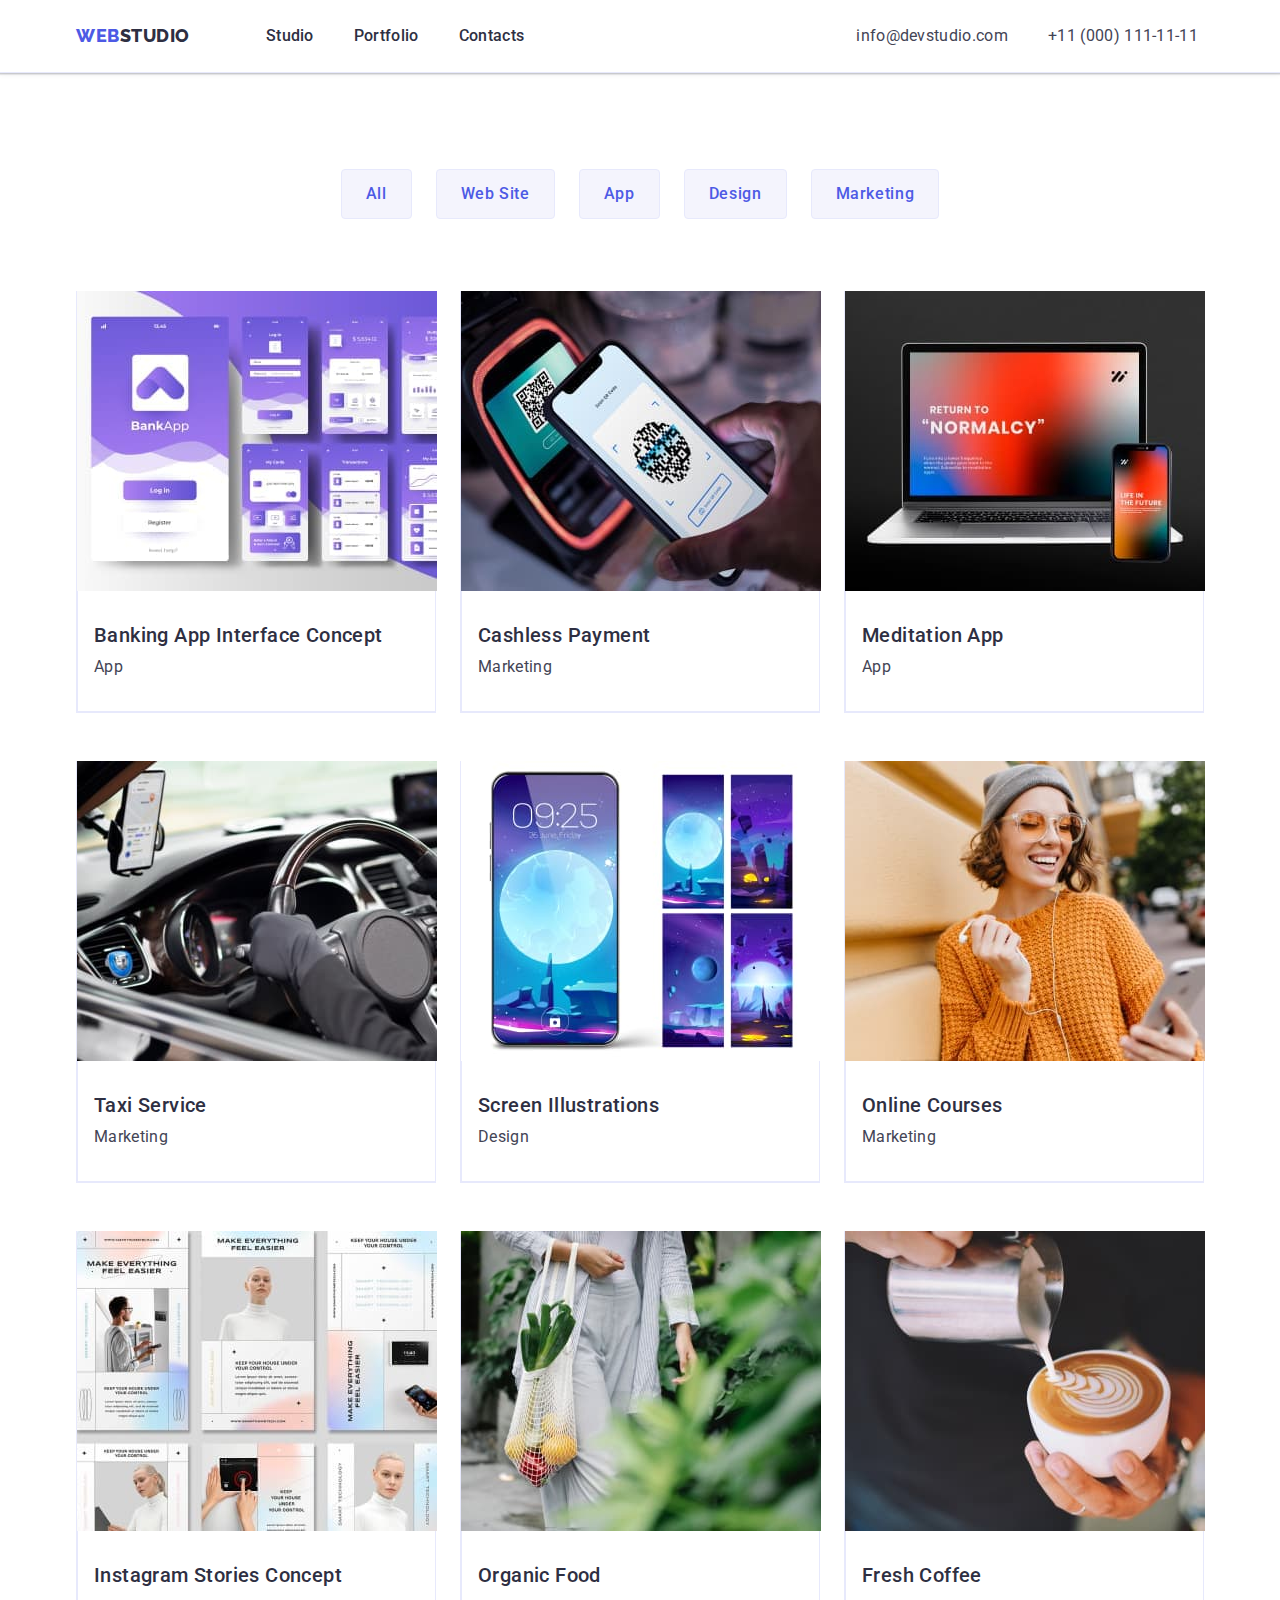
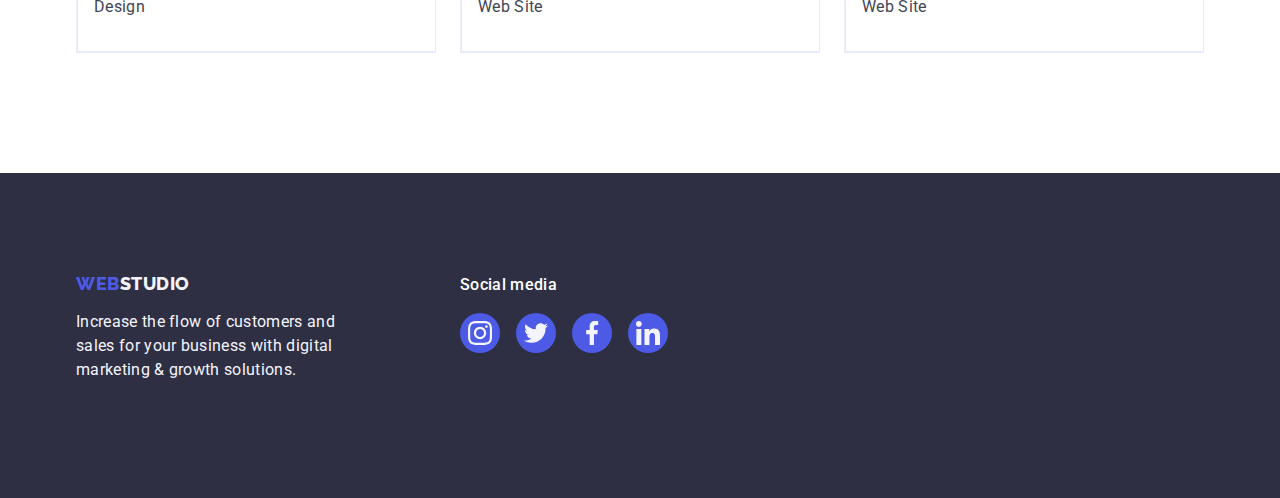
==== portfolio.html @ 250df352 "Initial commit" ====
<!DOCTYPE html>
<html lang="en">
<head>
    <meta charset="UTF-8">
    <meta http-equiv="X-UA-Compatible" content="IE=edge">
    <meta name="viewport" content="width=device-width, initial-scale=1.0">
    <title>Portfolio</title>
    <link rel="preconnect" href="https://fonts.googleapis.com">
    <link rel="preconnect" href="https://fonts.gstatic.com" crossorigin>
    <link href="https://fonts.googleapis.com/css2?family=Raleway:wght@800&family=Roboto:wght@400;500;700;900&display=swap"
        rel="stylesheet">
    <link rel="stylesheet" href="https://cdnjs.cloudflare.com/ajax/libs/modern-normalize/1.1.0/modern-normalize.min.css">
    <link rel="stylesheet" href="./css/styles.css">
</head>
<body>
    <!--Header-->
    <header class="page-header">
    <div class="container page-header-container">
        <nav class="page-nav">
            <a href="./index.html" class="logo link">Web<span class="logo-studio-header link">Studio</span></a>
            <ul class="menu list">
                <li class="menu-item"><a class="menu-item-link link" href="./index.html">Studio</a></li>
                <li class="menu-item"><a class="menu-item-link link" href="./portfolio.html">Portfolio</a></li>
                <li class="menu-item"><a class="menu-item-link link" href="">Contacts</a></li>
            </ul>
        </nav>
        <address class="contacts">
        <ul class="contacts-list list">
            <li class="menu-item"><a class="contacts-item-link link" href="mailto:info@devstudio.com">info@devstudio.com</a></li>
            <li class="menu-item"><a class="contacts-item-link link" href="tel:+110001111111">+11 (000) 111-11-11</a></li>
        </ul>
        </address>
    </div>
    </header>
    <!--Main menu-->
    <main>
    <section class="main-section">
        <div class="container">
        <h1 hidden>Filter Buttons</h1>
        <ul class="filter-btn-list list">
            <li class="filter-btn-item">
                <button class="filter-btn button" type="button">All</button>
            </li>
            <li class="filter-btn-item">
                <button class="filter-btn button" type="button">Web Site</button>
            </li>
            <li class="filter-btn-item">
                <button class="filter-btn button" type="button">App</button>
            </li>
            <li class="filter-btn-item">
                <button class="filter-btn button" type="button">Design</button>
            </li>
            <li class="filter-btn-item">
                <button class="filter-btn button" type="button">Marketing</button>
            </li>
        </ul>
        
        <ul class="portfolio-list list">
            <li class="portfolio-item"> 
                <a class="portfolio-links link" href=""><img src="./images/portfolio/img1.jpg" 
                    alt="Project Card Banking App" 
                    width="360" height="300"/>
                <div class="portfolio-product-item">
                <h2 class="portfolio-title">Banking App Interface Concept</h2>
                <p class="portfolio-desc">App</p>
                </div>
                </a>
            </li>
            <li class="portfolio-item">
                <a class="portfolio-links link" href=""><img src="./images/portfolio/img2.jpg" 
                    alt="Project Card Cashless Payment" 
                    width="360" height="300"/>
                <div class="portfolio-product-item">
                <h2 class="portfolio-title">Cashless Payment</h2>
                <p class="portfolio-desc">Marketing</p>
                </div>
                </a>
            </li>
            <li class="portfolio-item">
                <a class="portfolio-links link" href=""><img src="./images/portfolio/img3.jpg" 
                        alt="Project Card Meditation App" 
                        width="360" height="300"/>
                <div class="portfolio-product-item">
                <h2 class="portfolio-title">Meditation App</h2>
                <p class="portfolio-desc">App</p>
                </div>
                </a>
            </li>
            <li class="portfolio-item">
                <a class="portfolio-links link" href=""><img src="./images/portfolio/img4.jpg" 
                        alt="Project Card Taxi Service"
                        width="360" height="300"/>
                <div class="portfolio-product-item">
                <h2 class="portfolio-title">Taxi Service</h2>
                <p class="portfolio-desc">Marketing</p>
                </div>
                </a>
            </li>
            <li class="portfolio-item">
                <a class="portfolio-links link" href=""><img src="./images/portfolio/img5.jpg" 
                        alt="Project Card Screen Illustrations"
                        width="360" height="300"/>
                <div class="portfolio-product-item">
                <h2 class="portfolio-title">Screen Illustrations</h2>
                <p class="portfolio-desc">Design</p>
                </div>
                </a>
            </li>
            <li class="portfolio-item">
                <a class="portfolio-links link" href=""><img src="./images/portfolio/img6.jpg"
                        alt="Project Card Online Courses" 
                        width="360" height="300"/>
                <div class="portfolio-product-item">
                <h2 class="portfolio-title">Online Courses</h2>
                <p class="portfolio-desc">Marketing</p>
                </div>
                </a>
            </li>
            <li class="portfolio-item">
                <a class="portfolio-links link" href=""><img src="./images/portfolio/img7.jpg"
                        alt="Project Card Instagram Stories Concept" 
                        width="360" height="300"/>
                <div class="portfolio-product-item">
                <h2 class="portfolio-title">Instagram Stories Concept</h2>
                <p class="portfolio-desc">Design</p>
                </div>
                </a>
            </li>
            <li class="portfolio-item">
                <a class="portfolio-links link" href=""><img src="./images/portfolio/img8.jpg"
                        alt="Project Card Organic Food" 
                        width="360" height="300"/>
                <div class="portfolio-product-item">
                <h2 class="portfolio-title">Organic Food</h2>
                <p class="portfolio-desc">Web Site</p>
                </div>
                </a>
            </li>
            <li class="portfolio-item">
                <a class="portfolio-links link" href=""><img src="./images/portfolio/img9.jpg"
                        alt="Project Card Fresh Coffee" 
                        width="360" height="300"/>
                <div class="portfolio-product-item">
                <h2 class="portfolio-title">Fresh Coffee</h2>
                <p class="portfolio-desc">Web Site</p>
                </div>
                </a>
            </li>
        </ul>
        </div>
    </section>
    </main>
    <!--Footer-->
    <footer class="footer-content">
        <div class="footer-wrapper container">
            <div class="footer-left-side">
                <a href="/index.html" class="logo link logo-footer">Web<span
                        class="logo-studio-footer link">Studio</span></a>
                <p class="footer-text">Increase the flow of customers and sales for your business with digital marketing &
                    growth solutions.</p>
            </div>
            <div class="footer-right-side">
                <p class="footer-right-side-title">Social media</p>
                <ul class="social-list-footer list">
                    <li class="social-list-footer-item">
                        <a class="social-list-footer-link" href="">
                            <svg class="social-list-footer-icon" width="24" height="24">
                                <use href="./images/icons.svg#icon-instagram"></use>
                            </svg>
                        </a>
                    </li>
                    <li class="social-list-footer-item">
                        <a class="social-list-footer-link" href="">
                            <svg class="social-list-footer-icon" width="24" height="24">
                                <use href="./images/icons.svg#icon-twitter"></use>
                            </svg>
                        </a>
                    </li>
                    <li class="social-list-footer-item">
                        <a class="social-list-footer-link" href="">
                            <svg class="social-list-footer-icon" width="24" height="24">
                                <use href="./images/icons.svg#icon-facebook"></use>
                            </svg>
                        </a>
                    </li>
                    <li class="social-list-footer-item">
                        <a class="social-list-footer-link" href="">
                            <svg class="social-list-footer-icon" width="24" height="24">
                                <use href="./images/icons.svg#icon-linkedin"></use>
                            </svg>
                        </a>
                    </li>
                </ul>
            </div>
        </div>
    </footer>
</body>
</html>
---- css/styles.css ----
body {
    font-family:'Roboto', sans-serif;
    color: #434455;
    background-color: var(--white-bg);
}

.container {
    width: 1158px;
    margin-left: auto;
    margin-right: auto;
    padding-left: 15px;
    padding-right: 15px;
}

.list {
    list-style: none;
}

.list-item

.link, .logo {
    text-decoration: none;
}

h1,h2,h3,p,ul {
    margin-top: 0;
    margin-bottom: 0;
}

ul {
    padding-left: 0;
}

img {
    display: block;
}

:root {
    --dark-bg: #2E2F42;
    --light-bg: #F4F4FD;
    --white-bg: #FFFFFF;
    --primary-brand-color: #4D5AE5;
    --pressed-btn: #404BBF;
    --title-color: #2E2F42;
    --text-color: #434455;
    --filter-btn: #e7e9fc;
    --icon-logo: #8e8f99;
    --text-white:#FFFFFF;
}

/*Header*/
.page-header {
    border-bottom: 1px solid #e7e9fc;
    box-shadow: 0px 2px 1px rgba(46, 47, 66, 0.08), 0px 1px 1px rgba(46, 47, 66, 0.16), 0px 1px 6px rgba(46, 47, 66, 0.08);
}

.page-header-container {
    display: flex;
}

.page-nav {
    display: flex;
    align-items: center;   
}

.menu {
    display: flex;
    list-style: none;
}

.menu-item {
    display: flex;
    align-items: center;
}

.menu>.menu-item:not(:last-child) {
    margin-right: 40px;
}

.logo {
    font-family: 'Raleway', sans-serif;  
    font-weight: 800;
    font-size: 18px;
    line-height: 1.17;
    letter-spacing: 0.03em;
    text-transform: uppercase;
    color: var(--primary-brand-color);
    margin-right: 76px;
}

.logo-studio-header {
    color: #2E2F42;}

.logo-studio-footer {
    color: #F4F4FD;

}

.link {
    text-decoration: none;
}

.menu-item-link {
    font-weight: 500;
    font-size: 16px;
    line-height: 1.5;
    letter-spacing: 0.02em;
    color: var(--title-color);
    display: block;
    padding-top: 24px;
    padding-bottom: 24px;
}

.menu-item-link:hover,
.menu-item-link:focus {
    color: var(--pressed-btn);
}

.contacts {
font-style: normal;
margin-left: 332px;
display: flex;
align-items: center;
}

.contacts-list {
display: flex;
gap: 40px;
}

.contacts-item-link:hover,
.contacts-item-link:focus {
    color: var(--pressed-btn);
}

.contacts-item-link {
    font-size: 16px;
    line-height: 1.5;
    text-decoration: none;
    letter-spacing: 0.02em;
    color: var(--text-color);
}


/*Hero*/
.hero {
    background: var(--dark-bg);
    padding-top: 188px;
    padding-bottom: 188px;
        background-image: linear-gradient(rgba(46, 47, 66, 0.7), rgba(46, 47, 66, 0.7)), url(../images/people-office.jpg);
        background-position: center;
        background-size: cover;
        background-repeat: no-repeat;
        max-width: 1440px;
        margin: 0 auto;
}

.title-hero {
    font-size: 56px;
    line-height: 1.07;
    text-align: center;
    letter-spacing: 0.02em;
    color: #FFFFFF;
    margin-top: 0;
    margin-bottom: 48px;
    max-width: 496px;
    margin-left: auto;
    margin-right: auto;
}

.container-hero {
    margin-left: auto;
    margin-right: auto;
}

.button {
    cursor: pointer;
    background: var(--light-bg);
}

.modal-btn {
    font-family: inherit;
    font-weight: 500;
    font-size: 16px;
    line-height: 1.5;
    letter-spacing: 0.04em;
    color:#FFFFFF;
    background: var(--primary-brand-color);
    display: block;
    box-shadow: 0px 4px 4px rgba(0, 0, 0, 0.15);
    border-color: #4D5AE5;
    border-radius: 4px;
    padding: 16px 32px;
    min-width: 169px;
    height: 56px;
    margin-left: auto;
    margin-right: auto;
    border: none;
    cursor: pointer;
}

.modal-btn:hover,
.modal-btn:focus {
    background: var(--pressed-btn);
    cursor: pointer;
}


/*Section two*/
.strategy {
    padding-top: 120px;
    padding-bottom: 120px;
}

/*h2*/
.strategy-hidden {
    margin-top: 0;
}

/*ul*/
.strategy-list {
    display: flex;
    gap: 24px;
}

/*li*/
.strategy-list-link {
    max-height: 104px;
    width: calc((100%-72px)/4);
}

.icon-wrapper {
    display: flex;
    align-items: center;
    justify-content: center;
    height: 112px;
    background-color: var(--light-bg);
    border-radius: 4px;
    margin-bottom: 8px;
    padding-top: 24;
    padding-bottom: 24;
}

/*h3*/
.title-strategy {
    font-weight: 500;
    font-size: 20px;
    line-height: 1.2;
    letter-spacing: 0.02em;
    color: var(--title-color);
    margin-bottom: 8px;
}

/*p*/
.text-strategy {
    font-size: 16px;
    line-height: 1.5;
    letter-spacing: 0.02em;
    color: var(--text-color);
}

/*Section three and four*/

/*section three*/
.service {
    padding-bottom: 120px;
    padding-top: 120px;
}

/*h2*/
.title-service, .title-team {
    font-size: 36px;
    line-height: 1.11;
    text-align: center;
    letter-spacing: 0.02em;
    text-transform: capitalize;
    color: var(--title-color);
    margin-bottom: 72px;
}

/*ul*/
.service-list, .team-list {
    display: flex;
    gap: 24px;
}

/*li*/
.service-list-item {
    font-size: 16px;
    line-height: 1.5;
    letter-spacing: 0.02em;
    color: var(--text-color);
}

/*Section four*/
.team {
    background-color: var(--light-bg);
    padding-top: 120px;
    padding-bottom: 120px;
}

/*h2*/
.title-team {
    font-size: 36px;
    line-height: 1.11;
    text-align: center;
    letter-spacing: 0.02em;
    text-transform: capitalize;
    color: var(--title-color);
}

/*ul*/
.team-list {
    display: flex;
    gap: 24px;
}

/*li*/
.team-list-item {
    background-color: var(--white-bg);
    box-shadow: 0px 1px 6px rgba(46, 47, 66, 0.08), 0px 1px 1px rgba(46, 47, 66, 0.16), 0px 2px 1px rgba(46, 47, 66, 0.08);
    border-radius: 0px 0px 4px 4px;
}

.container-card {
    padding: 32px 0;
    /*display: flex;*/
    justify-content: center;
} 

/*h3*/
.team-card {
    font-weight: 500;
    font-size: 20px;
    line-height: 1.2;
    text-align: center;
    letter-spacing: 0.02em;
    color: var(--title-color);
    margin-bottom: 8px;
}

/*p*/
.card-content {
    font-size: 16px;
    line-height: 1.5;
    text-align: center;
    letter-spacing: 0.02em;
    color: var(--text-color);
    margin-bottom: 8px;
}
/*ul*/
.social-list {
    display: flex;
    justify-content: center;
    gap: 24px;
}

/*li*/
.social-list-item {
    width: 40px;
    height: 40px;
}

/*a*/
.social-list-link {
    width: 100%;
    height: 100%;
    background-color: var(--primary-brand-color);
    border-radius: 50%;
    display: flex;
    align-items: center;
    justify-content: center;
}

/*svg*/
.social-list-icon {
    fill: #F4F4FD;
}

.social-list-link:hover,
.social-list-link:focus {
    background-color: #404BBF;
}

/*Section five*/
.customers {
    padding-top: 120px;
    padding-bottom: 120px;
}

/*h2*/
.title-customers {
    font-size: 36px;
    line-height: 1.11;
    text-align: center;
    letter-spacing: 0.02em;
    text-transform: capitalize;
    color: var(--title-color);
    margin-bottom: 72px;
}

/*ul*/
.customers-logo {
    display: flex;
    gap: 24px;
}

/*li*/
.customers-logo-item {
    width: calc((100% - 120px) / 6);
    height: 88px;
}

/*a*/
.customers-logo-link {
    width: 100%;
    height: 100%;
    display: flex;
    border: 1px solid #8e8f99;
    border-radius: 4px;
    align-items: center;
    justify-content: center;
    color: var(--icon-logo);
}

.customers-logo-link:hover,
.customers-logo-link:focus {
    border-color: #404BBF;
    color: #404BBF;
}

/*svg*/
.customers-logo-icon {
    fill: currentColor;
}

.customers-logo-link:hover .customers-logo-icon,
.customers-logo-link:focus .customers-logo-icon {
    fill: #404BBF;
}


/*Footer*/

.footer-content {
    background-color: var(--dark-bg);
    padding-top: 100px;
    padding-bottom: 100px;
}

.footer-left-side {
    margin-right: 120px;
    /*gap: 120px;*/
}

.logo-footer {
    display: inline-block;
    margin-bottom: 16px;
}

/*p*/
.footer-text {    
    font-size: 16px;
    line-height: 1.5;
    letter-spacing: 0.02em;
    color: #F4F4FD;
    display: block;
    width: 264px;
    height: 72px;
    margin-bottom: 16px;
}

.footer-wrapper {
    display: flex;
    align-items: baseline;
}

/*p right*/
.footer-right-side-title {
    font-weight: 500;
    font-size: 16px;
    line-height: 1.5;
    letter-spacing: 0.02em;
    color: var(--text-white);
    margin-bottom: 16px;
}

.social-list-footer {
    display: flex;
    gap: 16px;
}

.social-list-footer-item {
    width: 40px;
    height: 40px;
}

.social-list-footer-link {
    width: 100%;
    height: 100%;
    background-color: var(--primary-brand-color);
    border-radius: 50%;
    display: flex;
    align-items: center;
    justify-content: center;
}

.social-list-footer-link:hover,
.social-list-footer-link:focus {
    background-color: #31d0aa;
}

.social-list-footer-icon {
    fill: var(--light-bg);
}

/*Portfolio*/

.main-section {
    padding-top: 96px;
    padding-bottom: 120px;
}

.filter-btn {
    font-family: 'Roboto', sans-serif;
    font-style: normal;
    font-weight: 500;
    font-size: 16px;
    line-height: 1.5;
    align-items: center;
    text-align: center;
    letter-spacing: 0.04em;
    cursor: pointer;
    color: var(--primary-brand-color);
    background-color: var(--light-bg);
    padding: 12px 24px;
    border: 1px solid var(--filter-btn);
    border-radius: 4px;
}

.filter-btn:hover,
.filter-btn:focus {
    color: #FFFFFF;
    background-color: #404BBF;
    border: 1px solid transparent;
    box-shadow: 0px 3px 1px rgba(0, 0, 0, 0.1), 0px 2px 1px rgba(0, 0, 0, 0.08), 0px 2px 2px rgba(0, 0, 0, 0.12);
}

.filter-btn-list {
    display: flex;
    justify-content: center;
    margin-bottom: 72px;
    gap: 24px;
}

.filter-btn-list>.menu-item:not(:last-child) {
    margin-right: 0;

}

/*ul*/
.portfolio-list {
    display: flex;
    flex-wrap: wrap;
    column-gap: 24px;
    row-gap: 48px;
}

.portfolio-links {
    display: block;
}

.portfolio-links:hover,
.portfolio-links:focus {
    box-shadow: 0px 1px 6px rgba(46, 47, 66, 0.08),
        0px 1px 1px rgba(46, 47, 66, 0.16),
        0px 2px 1px rgba(46, 47, 66, 0.08);
}

/*div*/
.portfolio-product-item {
    padding: 32px 16px;
    border-left: 1px solid #E7E9FC;
    border-radius: 1px solid #E7E9FC;
    border-bottom: 1px solid #E7E9FC; 
}

/*h2*/
.portfolio-title {
    font-weight: 500;
    font-size: 20px;
    line-height: 1.2;
    letter-spacing: 0.02em;
    color: var(--title-color);
    margin-bottom: 8px;
}

/*p*/
.portfolio-desc {
    font-size: 16px;
    line-height: 1.5;
    letter-spacing: 0.02em;
    color: var(--text-color);
}

.visually-hidden {
    position: absolute;
    white-space: nowrap;
    width: 1px;
    height: 1px;
    overflow: hidden;
    border: 0;
    padding: 0;
    clip: rect(0 0 0 0);
    clip-path: inset(50%);
    margin: -1px;
}

/*li*/
.portfolio-item {
    border: 1px solid #E7E9FC;
    border-top: none;
}

.portfolio-list>.portfolio-item {
    width: calc((100% - 48px)/3);
}
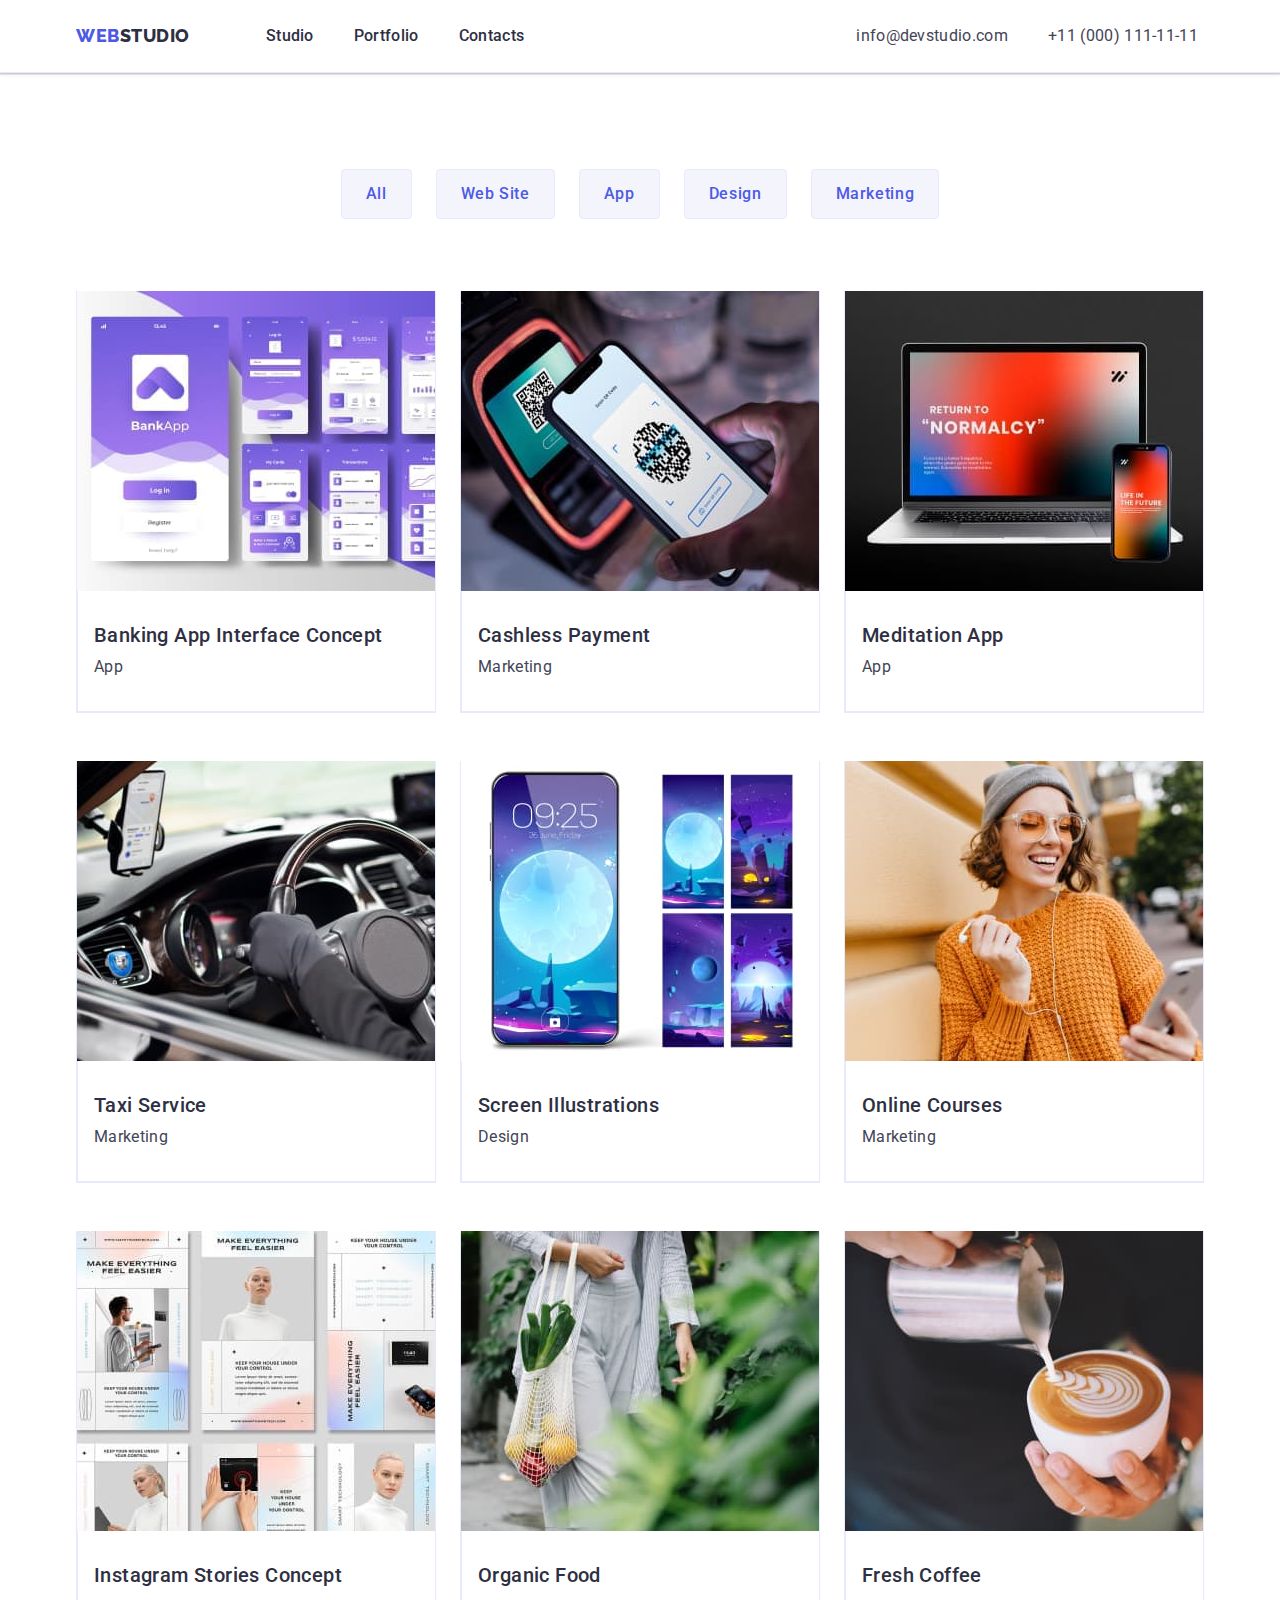
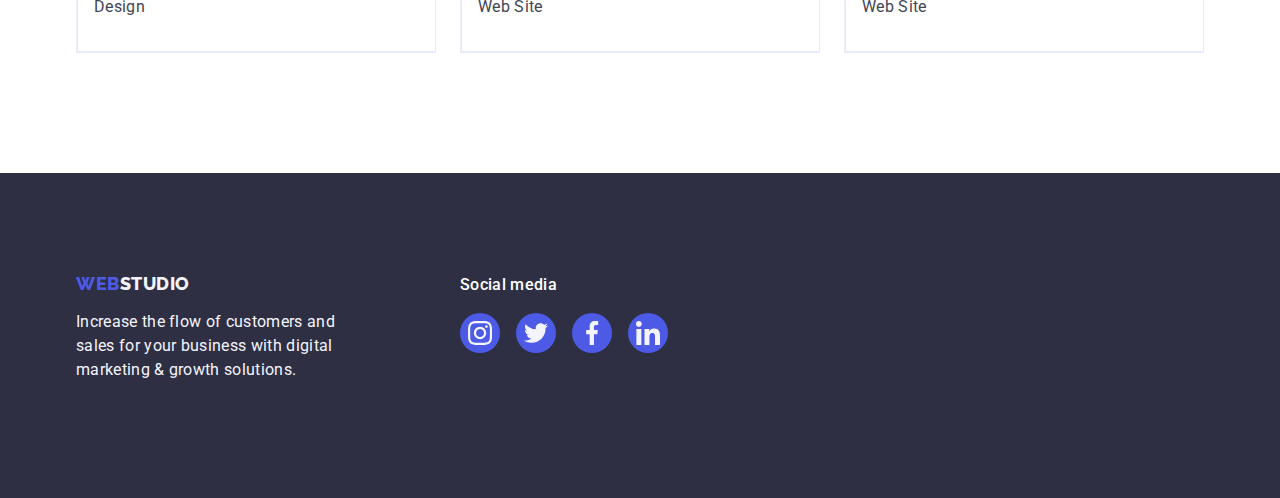
==== commit 06e1d2a2: "Зміни" ====
--- a/portfolio.html
+++ b/portfolio.html
@@ -19,7 +19,7 @@
         <nav class="page-nav">
             <a href="./index.html" class="logo link">Web<span class="logo-studio-header link">Studio</span></a>
             <ul class="menu list">
-                <li class="menu-item"><a class="menu-item-link link" href="./index.html">Studio</a></li>
+                <li class="menu-item"><a class="menu-item-link link current" href="./index.html">Studio</a></li>
                 <li class="menu-item"><a class="menu-item-link link" href="./portfolio.html">Portfolio</a></li>
                 <li class="menu-item"><a class="menu-item-link link" href="">Contacts</a></li>
             </ul>
@@ -57,9 +57,15 @@
         
         <ul class="portfolio-list list">
             <li class="portfolio-item"> 
-                <a class="portfolio-links link" href=""><img src="./images/portfolio/img1.jpg" 
+                <a class="portfolio-links link" href="">
+                    <div class="portfolio-img-wrapper">
+                    <img src="./images/portfolio/img1.jpg" 
                     alt="Project Card Banking App" 
                     width="360" height="300"/>
+                    <p class="overlay">14 Stylish and User-Friendly App Design Concepts · Task Manager App · Calorie Tracker App · Exotic
+                        Fruit Ecommerce App ·
+                        Cloud Storage App</p>
+                    </div>
                 <div class="portfolio-product-item">
                 <h2 class="portfolio-title">Banking App Interface Concept</h2>
                 <p class="portfolio-desc">App</p>
@@ -67,9 +73,14 @@
                 </a>
             </li>
             <li class="portfolio-item">
-                <a class="portfolio-links link" href=""><img src="./images/portfolio/img2.jpg" 
+                <a class="portfolio-links link" href="">
+                    <div class="portfolio-img-wrapper">
+                    <img src="./images/portfolio/img2.jpg" 
                     alt="Project Card Cashless Payment" 
                     width="360" height="300"/>
+                    <p class="overlay">14 Stylish and User-Friendly App Design Concepts · Task Manager App · Calorie Tracker App · Exotic Fruit Ecommerce App ·
+                    Cloud Storage App</p>
+                    </div>
                 <div class="portfolio-product-item">
                 <h2 class="portfolio-title">Cashless Payment</h2>
                 <p class="portfolio-desc">Marketing</p>
@@ -77,9 +88,14 @@
                 </a>
             </li>
             <li class="portfolio-item">
-                <a class="portfolio-links link" href=""><img src="./images/portfolio/img3.jpg" 
+                <a class="portfolio-links link" href="">
+                    <div class="portfolio-img-wrapper">
+                    <img src="./images/portfolio/img3.jpg" 
                         alt="Project Card Meditation App" 
                         width="360" height="300"/>
+                <p class="overlay">14 Stylish and User-Friendly App Design Concepts · Task Manager App · Calorie Tracker App · Exotic Fruit Ecommerce App ·
+                Cloud Storage App</p>
+                </div>
                 <div class="portfolio-product-item">
                 <h2 class="portfolio-title">Meditation App</h2>
                 <p class="portfolio-desc">App</p>
@@ -87,9 +103,14 @@
                 </a>
             </li>
             <li class="portfolio-item">
-                <a class="portfolio-links link" href=""><img src="./images/portfolio/img4.jpg" 
+                <a class="portfolio-links link" href="">
+                    <div class="portfolio-img-wrapper">
+                    <img src="./images/portfolio/img4.jpg" 
                         alt="Project Card Taxi Service"
                         width="360" height="300"/>
+                        <p class="overlay">14 Stylish and User-Friendly App Design Concepts · Task Manager App · Calorie Tracker App · Exotic Fruit Ecommerce App ·
+                        Cloud Storage App</p>
+                    </div>
                 <div class="portfolio-product-item">
                 <h2 class="portfolio-title">Taxi Service</h2>
                 <p class="portfolio-desc">Marketing</p>
@@ -97,9 +118,14 @@
                 </a>
             </li>
             <li class="portfolio-item">
-                <a class="portfolio-links link" href=""><img src="./images/portfolio/img5.jpg" 
+                <a class="portfolio-links link" href="">
+                    <div class="portfolio-img-wrapper">
+                    <img src="./images/portfolio/img5.jpg" 
                         alt="Project Card Screen Illustrations"
                         width="360" height="300"/>
+                        <p class="overlay">14 Stylish and User-Friendly App Design Concepts · Task Manager App · Calorie Tracker App · Exotic Fruit Ecommerce App ·
+                        Cloud Storage App</p>
+                    </div>
                 <div class="portfolio-product-item">
                 <h2 class="portfolio-title">Screen Illustrations</h2>
                 <p class="portfolio-desc">Design</p>
@@ -107,9 +133,14 @@
                 </a>
             </li>
             <li class="portfolio-item">
-                <a class="portfolio-links link" href=""><img src="./images/portfolio/img6.jpg"
+                <a class="portfolio-links link" href="">
+                    <div class="portfolio-img-wrapper">
+                    <img src="./images/portfolio/img6.jpg"
                         alt="Project Card Online Courses" 
                         width="360" height="300"/>
+                        <p class="overlay">14 Stylish and User-Friendly App Design Concepts · Task Manager App · Calorie Tracker App · Exotic Fruit Ecommerce App ·
+                        Cloud Storage App</p>
+                    </div>
                 <div class="portfolio-product-item">
                 <h2 class="portfolio-title">Online Courses</h2>
                 <p class="portfolio-desc">Marketing</p>
@@ -117,9 +148,14 @@
                 </a>
             </li>
             <li class="portfolio-item">
-                <a class="portfolio-links link" href=""><img src="./images/portfolio/img7.jpg"
+                <a class="portfolio-links link" href="">
+                    <div class="portfolio-img-wrapper">
+                    <img src="./images/portfolio/img7.jpg"
                         alt="Project Card Instagram Stories Concept" 
                         width="360" height="300"/>
+                        <p class="overlay">14 Stylish and User-Friendly App Design Concepts · Task Manager App · Calorie Tracker App · Exotic Fruit Ecommerce App ·
+                        Cloud Storage App</p>
+                    </div>
                 <div class="portfolio-product-item">
                 <h2 class="portfolio-title">Instagram Stories Concept</h2>
                 <p class="portfolio-desc">Design</p>
@@ -127,9 +163,14 @@
                 </a>
             </li>
             <li class="portfolio-item">
-                <a class="portfolio-links link" href=""><img src="./images/portfolio/img8.jpg"
+                <a class="portfolio-links link" href="">
+                    <div class="portfolio-img-wrapper">
+                    <img src="./images/portfolio/img8.jpg"
                         alt="Project Card Organic Food" 
                         width="360" height="300"/>
+                        <p class="overlay">14 Stylish and User-Friendly App Design Concepts · Task Manager App · Calorie Tracker App · Exotic Fruit Ecommerce App ·
+                        Cloud Storage App</p>
+                    </div>
                 <div class="portfolio-product-item">
                 <h2 class="portfolio-title">Organic Food</h2>
                 <p class="portfolio-desc">Web Site</p>
@@ -137,9 +178,14 @@
                 </a>
             </li>
             <li class="portfolio-item">
-                <a class="portfolio-links link" href=""><img src="./images/portfolio/img9.jpg"
+                <a class="portfolio-links link" href="">
+                    <div class="portfolio-img-wrapper">
+                    <img src="./images/portfolio/img9.jpg"
                         alt="Project Card Fresh Coffee" 
                         width="360" height="300"/>
+                        <p class="overlay">14 Stylish and User-Friendly App Design Concepts · Task Manager App · Calorie Tracker App · Exotic Fruit Ecommerce App ·
+                        Cloud Storage App</p>
+                    </div>
                 <div class="portfolio-product-item">
                 <h2 class="portfolio-title">Fresh Coffee</h2>
                 <p class="portfolio-desc">Web Site</p>
--- a/css/styles.css
+++ b/css/styles.css
@@ -33,6 +33,10 @@
 
 img {
     display: block;
+}
+
+button {
+    cursor: pointer;
 }
 
 :root {
@@ -109,6 +113,8 @@
     display: block;
     padding-top: 24px;
     padding-bottom: 24px;
+    transition: color  cubic-bezier(0.4, 0, 0.2, 1);
+
 }
 
 .menu-item-link:hover,
@@ -116,16 +122,26 @@
     color: var(--pressed-btn);
 }
 
+.current::after {
+    content:"";
+    /*position: absolute;*/
+    left: 0;
+    bottom: -1px;
+    height: 4px;
+    /*width: 100%;*/
+    background-color: #404bbf;
+}
+
 .contacts {
-font-style: normal;
-margin-left: 332px;
-display: flex;
-align-items: center;
+    font-style: normal;
+    margin-left: 332px;
+    display: flex;
+    align-items: center;
 }
 
 .contacts-list {
-display: flex;
-gap: 40px;
+    display: flex;
+    gap: 40px;
 }
 
 .contacts-item-link:hover,
@@ -147,12 +163,12 @@
     background: var(--dark-bg);
     padding-top: 188px;
     padding-bottom: 188px;
-        background-image: linear-gradient(rgba(46, 47, 66, 0.7), rgba(46, 47, 66, 0.7)), url(../images/people-office.jpg);
-        background-position: center;
-        background-size: cover;
-        background-repeat: no-repeat;
-        max-width: 1440px;
-        margin: 0 auto;
+    background-image: linear-gradient(rgba(46, 47, 66, 0.7), rgba(46, 47, 66, 0.7)), url(../images/people-office.jpg);
+    background-position: center;
+    background-size: cover;
+    background-repeat: no-repeat;
+    max-width: 1440px;
+    margin: 0 auto;
 }
 
 .title-hero {
@@ -514,6 +530,53 @@
     fill: var(--light-bg);
 }
 
+/*MODAL WiNDOW*/
+
+.backdrop {
+    position: fixed;
+    top: 0;
+    left: 0;
+    z-index: 100;
+    width: 100%;
+    height: 100%;
+    background-color: rgba(46, 47, 66, 0.4);
+    opacity: 1;
+    visibility: visible;
+    pointer-events: auto;
+    transition: opacity 250ms cubic-bezier(0.4, 0, 0.2, 1), visibility 250ms cubic-bezier(0.4, 0, 0.2, 1);
+}
+
+.modal {
+    position: absolute;
+    top: 50%;
+    left: 50%;
+    transform: translate(-50%, -50%);
+    width: 408px;
+    height: 584px;
+    background-color: #FCFCFC;
+}
+
+.modal-close-btn {
+    position: absolute;
+    top: 24px;
+    right: 24px;
+    display: flex;
+    justify-content: center;
+    align-items: center;
+    width: 24px;
+    height: 24px;
+    border-radius: 50%;
+    background-color: #E7E9FC;
+    border: 1px solid rgba(0, 0, 0, 0.1);
+    padding: 0;
+}
+
+.is-hidden {
+    opacity: 0;
+    visibility: hidden;
+    pointer-events: none;
+}
+
 /*Portfolio*/
 
 .main-section {
@@ -555,7 +618,6 @@
 
 .filter-btn-list>.menu-item:not(:last-child) {
     margin-right: 0;
-
 }
 
 /*ul*/
@@ -566,8 +628,10 @@
     row-gap: 48px;
 }
 
+/*a*/
 .portfolio-links {
     display: block;
+    transition: box-shadow 250ms cubic-bezier(0.4, 0, 0.2, 1);
 }
 
 .portfolio-links:hover,
@@ -576,6 +640,37 @@
         0px 1px 1px rgba(46, 47, 66, 0.16),
         0px 2px 1px rgba(46, 47, 66, 0.08);
 }
+
+/*OVERLAY*/
+
+/*div overlay*/
+.portfolio-img-wrapper {
+    position: relative;
+    overflow: hidden;
+}
+
+.overlay {
+    position: absolute;
+    top: 0;
+    left: 0;
+    padding: 32px;
+    width: 100%;
+    height: 100%;
+    font-size: 16px;
+    line-height: 1.5;
+    letter-spacing: 0.02em;
+    color: #F4F4FD;
+    background-color: #4D5AE5;
+    overflow: auto;
+    transform: translateY(100%);
+    transition: transform 250ms cubic-bezier(0.4, 0, 0.2, 1);
+}
+
+.portfolio-links:hover .overlay,
+.portfolio-links:focus .overlay {
+    transform: translateY(0%);
+}
+
 
 /*div*/
 .portfolio-product-item {
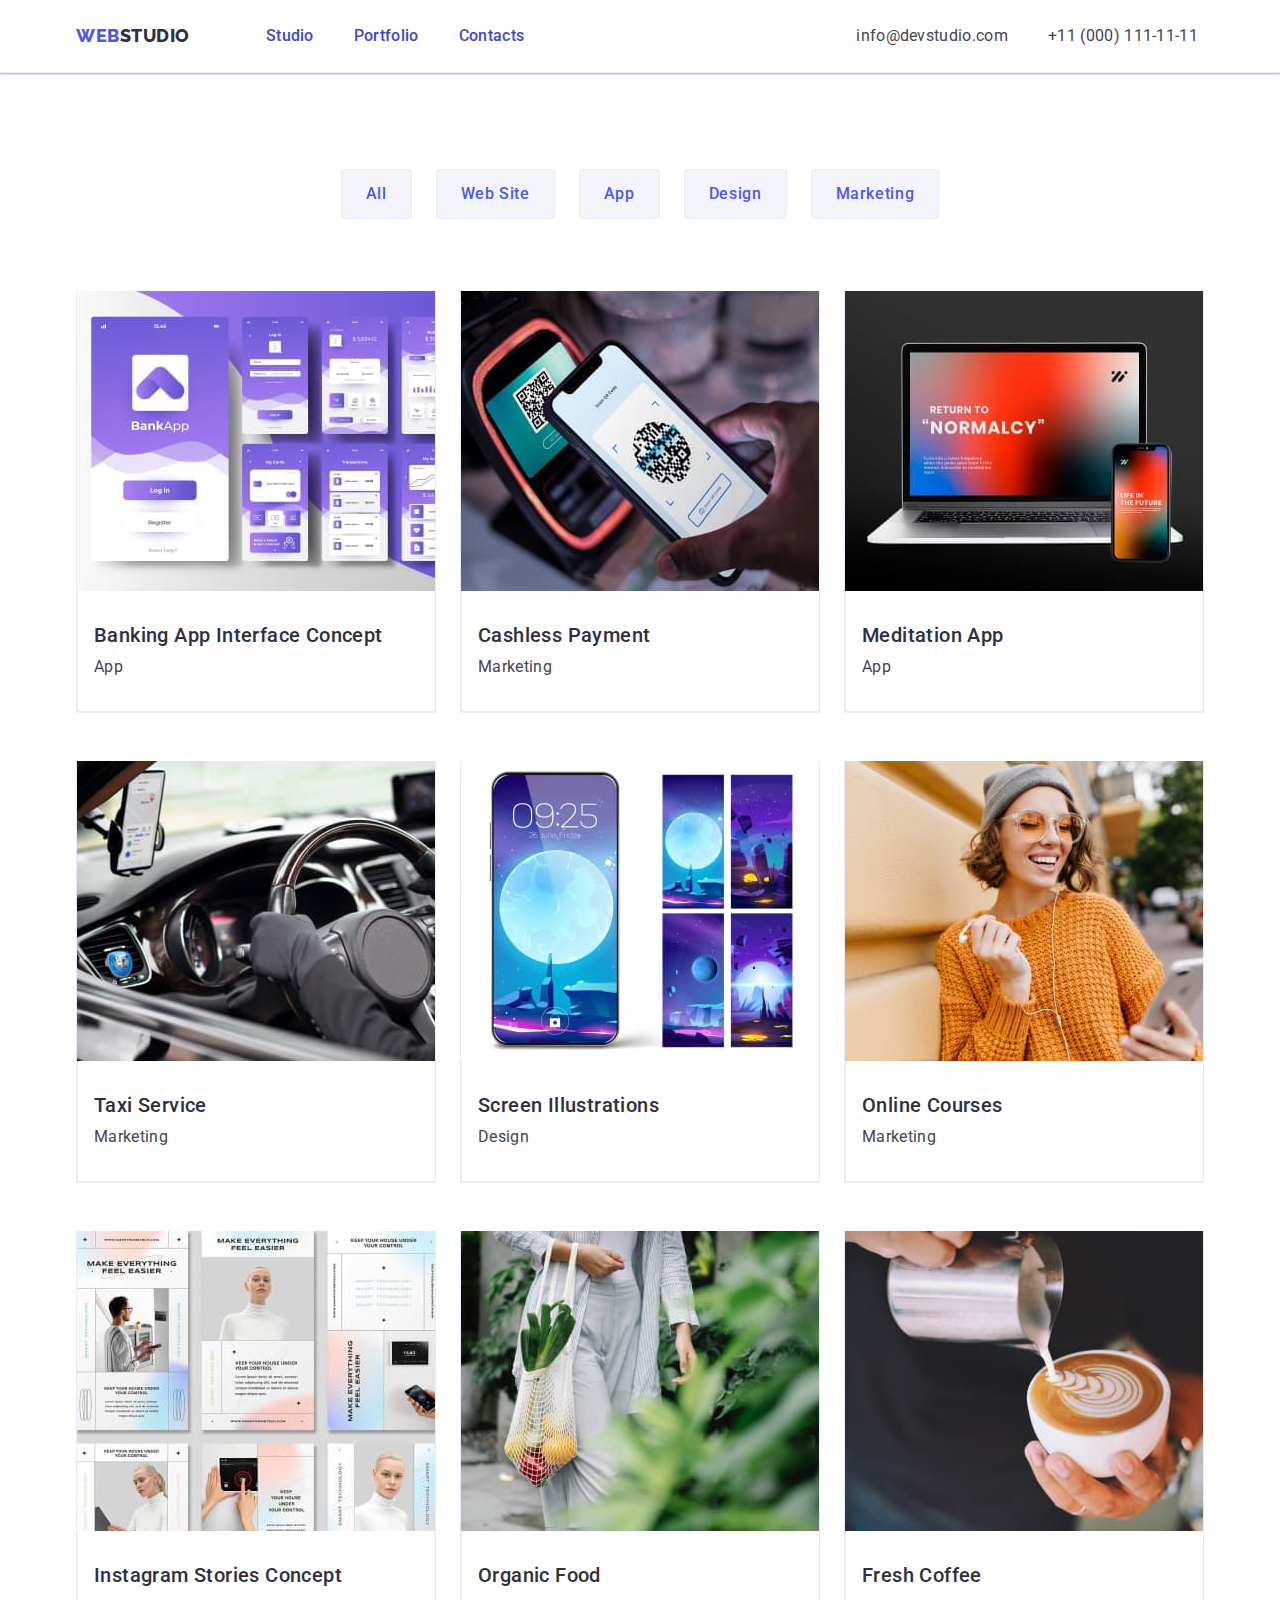
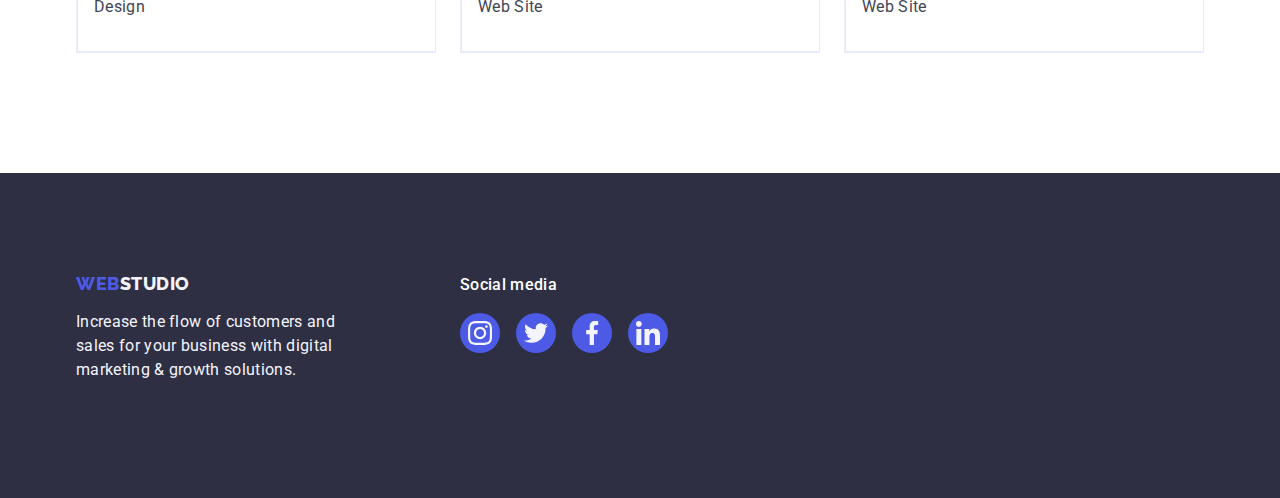
==== commit 13425a27: "Внесено зміни" ====
--- a/portfolio.html
+++ b/portfolio.html
@@ -20,14 +20,14 @@
             <a href="./index.html" class="logo link">Web<span class="logo-studio-header link">Studio</span></a>
             <ul class="menu list">
                 <li class="menu-item"><a class="menu-item-link link current" href="./index.html">Studio</a></li>
-                <li class="menu-item"><a class="menu-item-link link" href="./portfolio.html">Portfolio</a></li>
-                <li class="menu-item"><a class="menu-item-link link" href="">Contacts</a></li>
+                <li class="menu-item"><a class="menu-item-link link current" href="./portfolio.html">Portfolio</a></li>
+                <li class="menu-item"><a class="menu-item-link link current" href="">Contacts</a></li>
             </ul>
         </nav>
         <address class="contacts">
         <ul class="contacts-list list">
-            <li class="menu-item"><a class="contacts-item-link link" href="mailto:info@devstudio.com">info@devstudio.com</a></li>
-            <li class="menu-item"><a class="contacts-item-link link" href="tel:+110001111111">+11 (000) 111-11-11</a></li>
+            <li class="menu-item"><a class="contacts-item-link link current" href="mailto:info@devstudio.com">info@devstudio.com</a></li>
+            <li class="menu-item"><a class="contacts-item-link link current" href="tel:+110001111111">+11 (000) 111-11-11</a></li>
         </ul>
         </address>
     </div>
--- a/css/styles.css
+++ b/css/styles.css
@@ -50,6 +50,7 @@
     --filter-btn: #e7e9fc;
     --icon-logo: #8e8f99;
     --text-white:#FFFFFF;
+    --text-overlay: #f4f4fd;
 }
 
 /*Header*/
@@ -109,11 +110,13 @@
     font-size: 16px;
     line-height: 1.5;
     letter-spacing: 0.02em;
-    color: var(--title-color);
+    /*color: var(--title-color);*/
+    color: #404BBF;
     display: block;
     padding-top: 24px;
     padding-bottom: 24px;
-    transition: color  cubic-bezier(0.4, 0, 0.2, 1);
+    transition: color 250ms cubic-bezier(0.4, 0, 0.2, 1);
+    position: relative;
 
 }
 
@@ -123,13 +126,14 @@
 }
 
 .current::after {
-    content:"";
-    /*position: absolute;*/
+    content: "";
+    position: absolute;
     left: 0;
     bottom: -1px;
     height: 4px;
     /*width: 100%;*/
     background-color: #404bbf;
+    border-radius: 2px;
 }
 
 .contacts {
@@ -155,6 +159,8 @@
     text-decoration: none;
     letter-spacing: 0.02em;
     color: var(--text-color);
+    transition: color 250ms cubic-bezier(0.4, 0, 0.2, 1);
+
 }
 
 
@@ -213,11 +219,12 @@
     margin-right: auto;
     border: none;
     cursor: pointer;
+    transition: background-color 250ms cubic-bezier(0.4, 0, 0.2, 1);
 }
 
 .modal-btn:hover,
 .modal-btn:focus {
-    background: var(--pressed-btn);
+    background-color: var(--pressed-btn);
     cursor: pointer;
 }
 
@@ -385,7 +392,7 @@
     border-radius: 50%;
     display: flex;
     align-items: center;
-    justify-content: center;
+    justify-content: center;  
 }
 
 /*svg*/
@@ -437,6 +444,7 @@
     align-items: center;
     justify-content: center;
     color: var(--icon-logo);
+    transition: border-color 250ms cubic-bezier(0.4, 0, 0.2, 1), color 250ms cubic-bezier(0.4, 0, 0.2, 1);
 }
 
 .customers-logo-link:hover,
@@ -519,6 +527,7 @@
     display: flex;
     align-items: center;
     justify-content: center;
+    transition: background-color 250ms cubic-bezier(0.4, 0, 0.2, 1);
 }
 
 .social-list-footer-link:hover,
@@ -552,8 +561,11 @@
     left: 50%;
     transform: translate(-50%, -50%);
     width: 408px;
-    height: 584px;
+    min-height: 584px;
     background-color: #FCFCFC;
+    box-shadow: 0px 1px 1px rgba(0, 0, 0, 0.14), 0px 1px 3px rgba(0, 0, 0, 0.12), 0px 2px 1px rgba(0, 0, 0, 0.2);
+    border-radius: 4px;
+    transition: transform 250ms cubic-bezier(0.4, 0, 0.2, 1);
 }
 
 .modal-close-btn {
@@ -569,7 +581,24 @@
     background-color: #E7E9FC;
     border: 1px solid rgba(0, 0, 0, 0.1);
     padding: 0;
-}
+    transition: background-color 250ms cubic-bezier(0.4, 0, 0.2, 1);
+}
+
+.modal-close-btn:hover,
+.modal-close-btn:focus {
+    background-color: #404BBF;
+    border: none
+}
+
+.modal-close-btn-icon {
+    transition: fill 250ms cubic-bezier(0.4, 0, 0.2, 1);
+}
+
+.modal-close-btn-icon:hover
+.modal-close-btn-icon:focus {
+    fill: #FFFFFF
+}
+
 
 .is-hidden {
     opacity: 0;
@@ -599,13 +628,17 @@
     padding: 12px 24px;
     border: 1px solid var(--filter-btn);
     border-radius: 4px;
+    transition: color 250ms cubic-bezier(0.4, 0, 0.2, 1), 
+    background-color 250ms cubic-bezier(0.4, 0, 0.2, 1), 
+    border-color 250ms cubic-bezier(0.4, 0, 0.2, 1), 
+    box-shadow 250ms cubic-bezier(0.4, 0, 0.2, 1);
 }
 
 .filter-btn:hover,
 .filter-btn:focus {
     color: #FFFFFF;
     background-color: #404BBF;
-    border: 1px solid transparent;
+    border-color: 1px solid transparent;
     box-shadow: 0px 3px 1px rgba(0, 0, 0, 0.1), 0px 2px 1px rgba(0, 0, 0, 0.08), 0px 2px 2px rgba(0, 0, 0, 0.12);
 }
 
@@ -653,13 +686,13 @@
     position: absolute;
     top: 0;
     left: 0;
-    padding: 32px;
+    padding: 40px 32px;
     width: 100%;
     height: 100%;
     font-size: 16px;
     line-height: 1.5;
     letter-spacing: 0.02em;
-    color: #F4F4FD;
+    color: var(--text-overlay);
     background-color: #4D5AE5;
     overflow: auto;
     transform: translateY(100%);
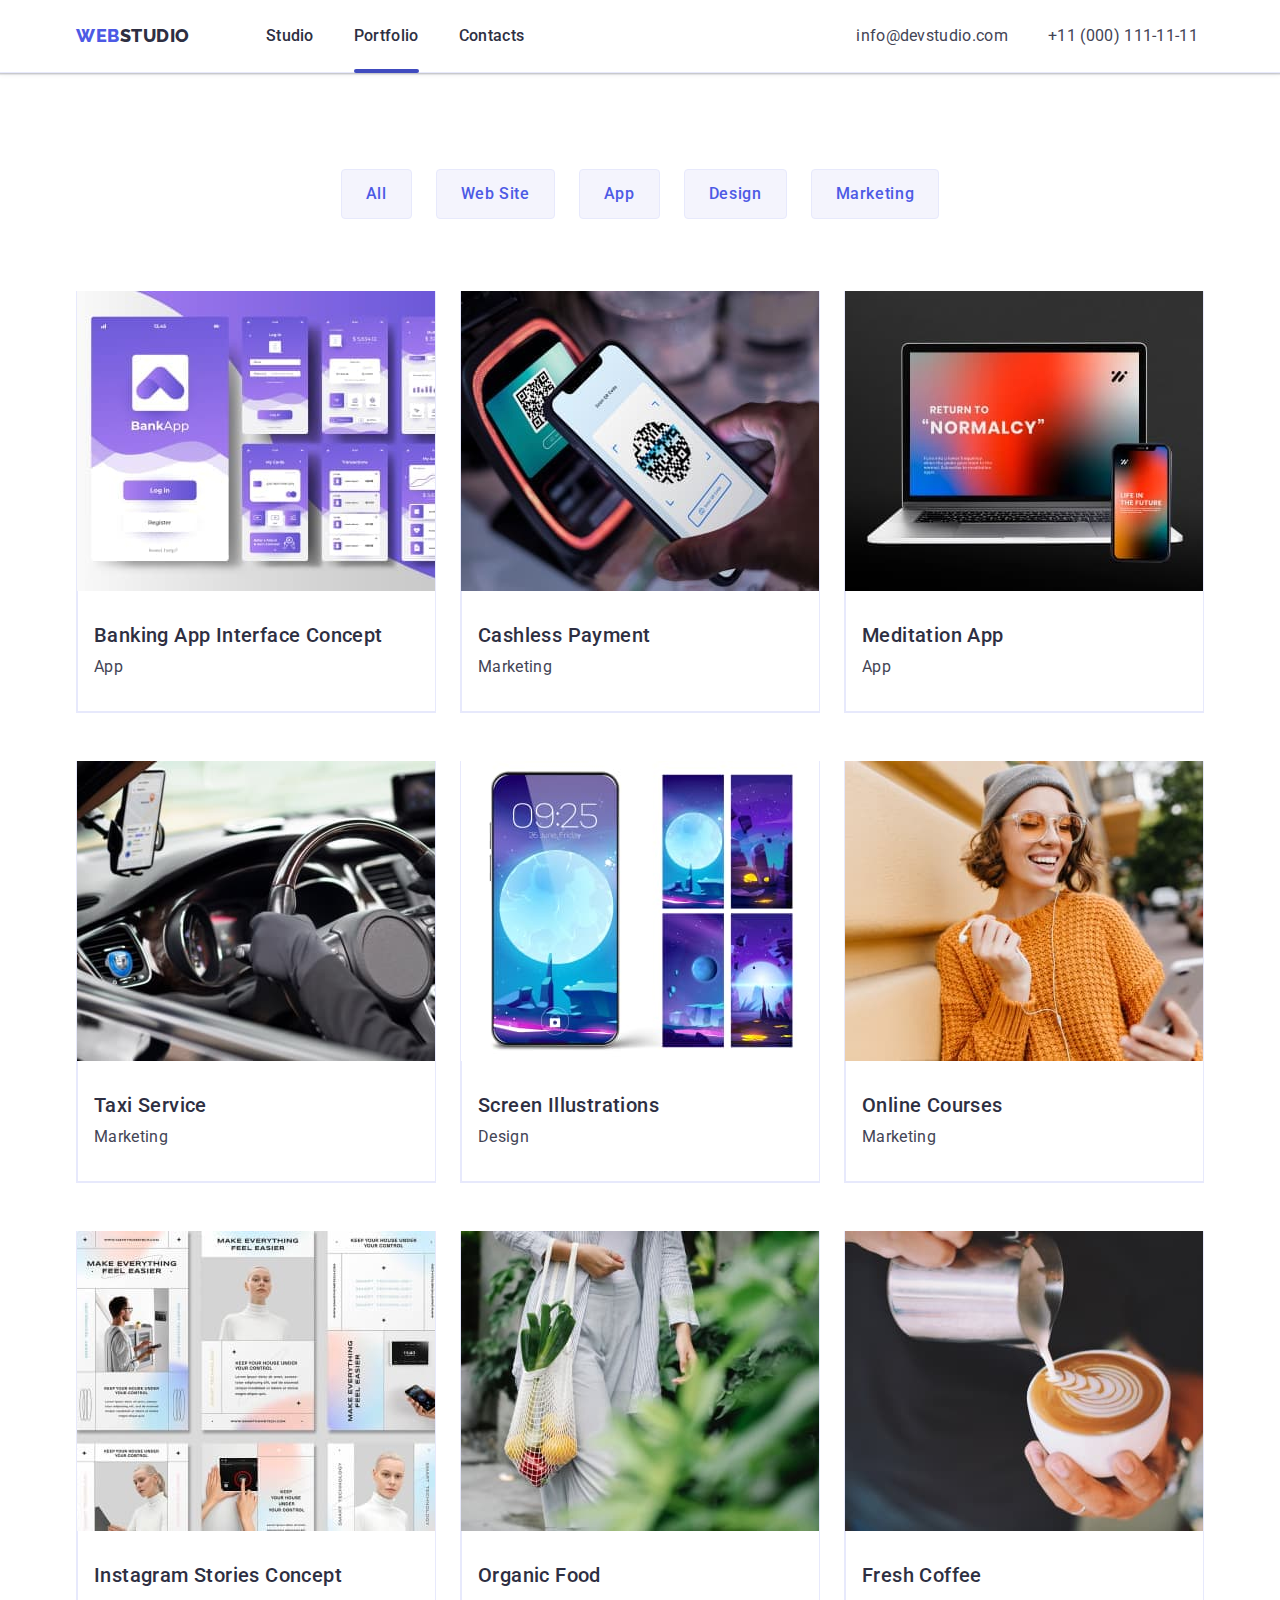
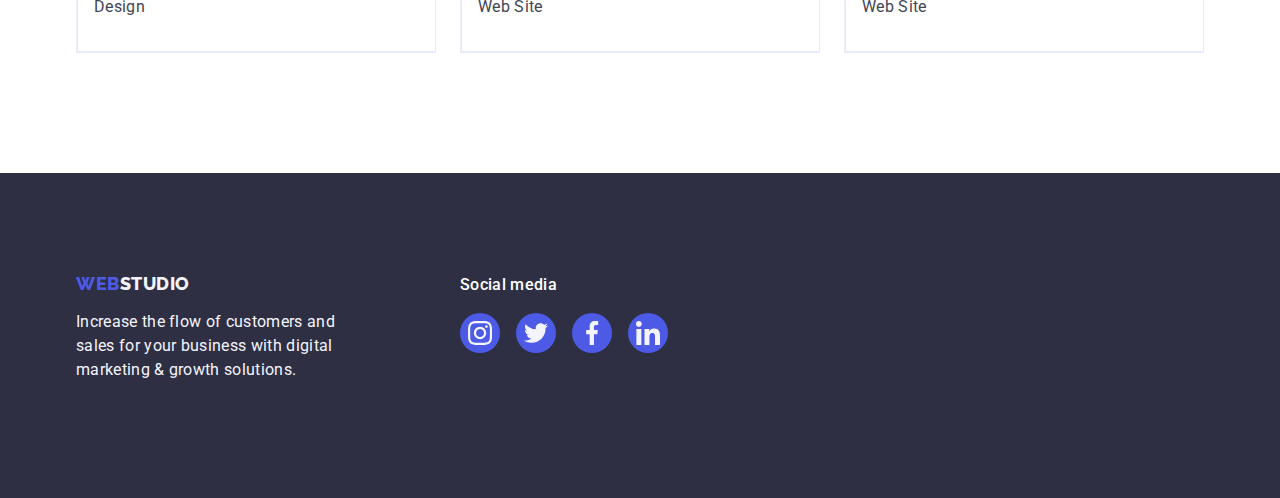
==== commit 24d799e2: "Зміни" ====
--- a/portfolio.html
+++ b/portfolio.html
@@ -19,15 +19,15 @@
         <nav class="page-nav">
             <a href="./index.html" class="logo link">Web<span class="logo-studio-header link">Studio</span></a>
             <ul class="menu list">
-                <li class="menu-item"><a class="menu-item-link link current" href="./index.html">Studio</a></li>
+                <li class="menu-item"><a class="menu-item-link link" href="./index.html">Studio</a></li>
                 <li class="menu-item"><a class="menu-item-link link current" href="./portfolio.html">Portfolio</a></li>
-                <li class="menu-item"><a class="menu-item-link link current" href="">Contacts</a></li>
+                <li class="menu-item"><a class="menu-item-link link" href="">Contacts</a></li>
             </ul>
         </nav>
         <address class="contacts">
         <ul class="contacts-list list">
-            <li class="menu-item"><a class="contacts-item-link link current" href="mailto:info@devstudio.com">info@devstudio.com</a></li>
-            <li class="menu-item"><a class="contacts-item-link link current" href="tel:+110001111111">+11 (000) 111-11-11</a></li>
+            <li class="menu-item"><a class="contacts-item-link link" href="mailto:info@devstudio.com">info@devstudio.com</a></li>
+            <li class="menu-item"><a class="contacts-item-link link" href="tel:+110001111111">+11 (000) 111-11-11</a></li>
         </ul>
         </address>
     </div>
--- a/css/styles.css
+++ b/css/styles.css
@@ -110,8 +110,8 @@
     font-size: 16px;
     line-height: 1.5;
     letter-spacing: 0.02em;
-    /*color: var(--title-color);*/
-    color: #404BBF;
+    color: var(--title-color);
+    /*color: #404BBF;*/
     display: block;
     padding-top: 24px;
     padding-bottom: 24px;
@@ -131,9 +131,10 @@
     left: 0;
     bottom: -1px;
     height: 4px;
-    /*width: 100%;*/
+    width: 100%;
     background-color: #404bbf;
     border-radius: 2px;
+    margin-top: 20px;
 }
 
 .contacts {
@@ -160,7 +161,6 @@
     letter-spacing: 0.02em;
     color: var(--text-color);
     transition: color 250ms cubic-bezier(0.4, 0, 0.2, 1);
-
 }
 
 
@@ -392,7 +392,8 @@
     border-radius: 50%;
     display: flex;
     align-items: center;
-    justify-content: center;  
+    justify-content: center;
+    transition: background-color 250ms cubic-bezier(0.4, 0, 0.2, 1);
 }
 
 /*svg*/
@@ -581,22 +582,22 @@
     background-color: #E7E9FC;
     border: 1px solid rgba(0, 0, 0, 0.1);
     padding: 0;
-    transition: background-color 250ms cubic-bezier(0.4, 0, 0.2, 1);
+    transition: background-color 250ms cubic-bezier(0.4, 0, 0.2, 1), border 250ms cubic-bezier(0.4, 0, 0.2, 1);
 }
 
 .modal-close-btn:hover,
 .modal-close-btn:focus {
     background-color: #404BBF;
-    border: none
+    border: none;
 }
 
 .modal-close-btn-icon {
     transition: fill 250ms cubic-bezier(0.4, 0, 0.2, 1);
 }
 
-.modal-close-btn-icon:hover
+.modal-close-btn-icon:hover,
 .modal-close-btn-icon:focus {
-    fill: #FFFFFF
+    fill: #FFFFFF;
 }
 
 
